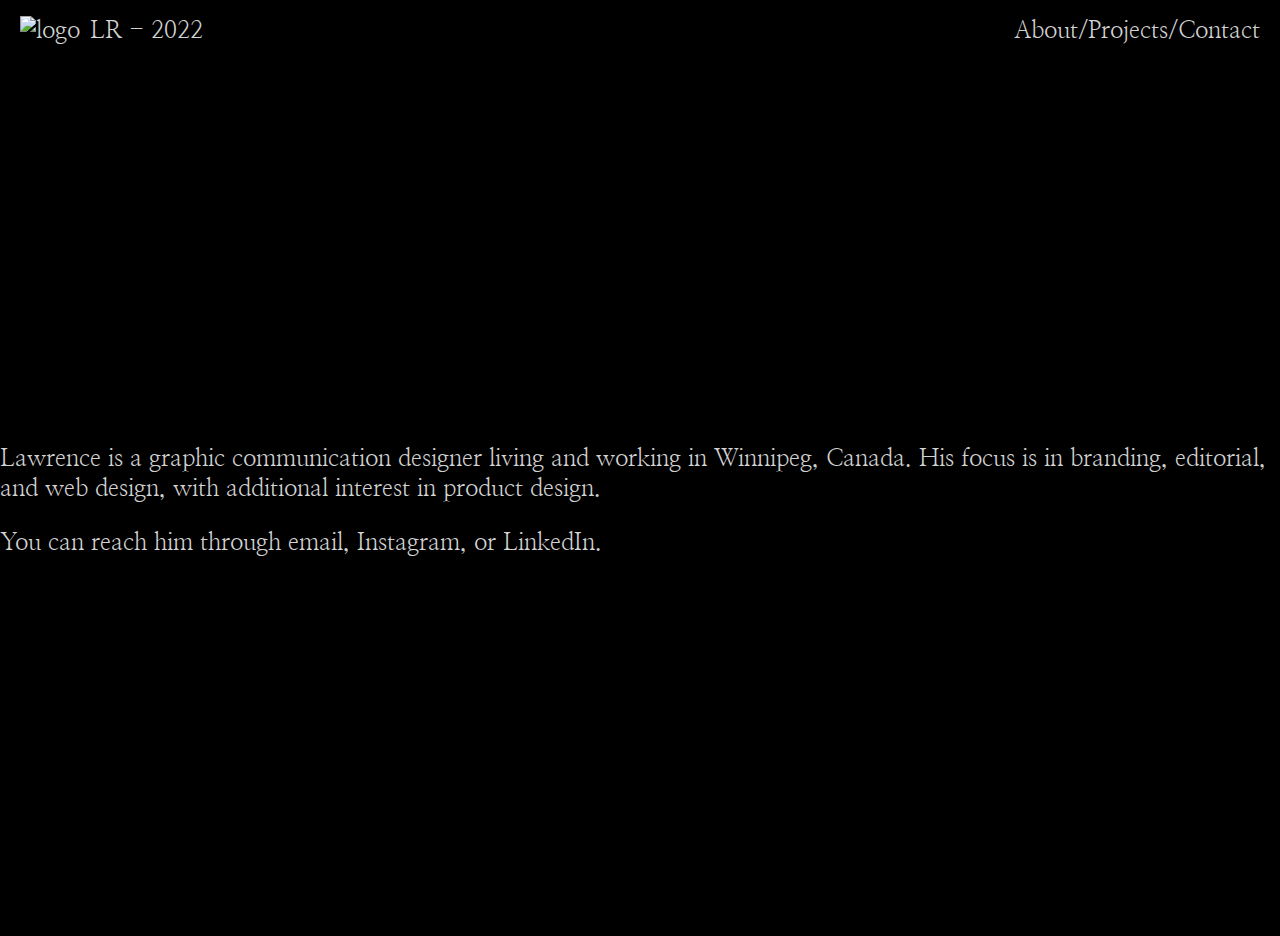
==== about.html @ 6ab4efe0 "Add files via upload" ====
<!DOCTYPE html>
<html lang="en" dir="ltr">
  <head>
    <meta charset="utf-8">
    <title>About</title>
    <link rel="icon" type="image/x-icon" href="images/favicon.jpg">
    <link rel="stylesheet" href="styles.css">
  </head>
  <body>
    <nav>
      <div class="spread-left">
        <a href="index.html"><img class="nav-logo" src="images/logo.png" alt="logo"></a>
        <a class="sub-head" href="index.html">LR - 2022</a>
      </div>

      <div class="spread-right">
        <div class="page-links">
          <a id="about-link" href="about.html">About</a>
          <a id="project-page-link" href="index.html">/Projects</a>
          <a id="contact-link" href="about.html">/Contact</a>
        </div>
        <img class="hamburger" src="images/Hamburger.png" alt="">
      </div>
    </nav>

    <main class="about-page">
      <div class="">
        <img id="about-profile" src="images/Me.jpg" alt="">
      </div>
      <div class="">
        <p>Lawrence is a graphic communication designer living and working in Winnipeg, Canada. His focus is in branding, editorial, and web design, with additional interest in product design.</p>
        <p>You can reach him through email, Instagram, or LinkedIn.</p>
      </div>
    </main>

    <script src="script.js"></script>

  </body>
</html>
---- styles.css ----
@import url('https://fonts.googleapis.com/css2?family=Montserrat:wght@300;400;500;600;700&family=Nanum+Myeongjo:wght@400;700&display=swap');

body {
  margin: 0;
  padding: 0;
  /* min-height: 100vh; */
  background-color: #000;
  color: #D2D2D2;
  font-family: 'Nanum Myeongjo', serif;
}

p {
  font-size: 24px;
}

nav {
  display: flex;
  justify-content: space-between;
  align-items: center;
  margin: 20px 20px;
  font-size: 24px;
  font-weight: 500;
}

.page-links {
  display: flex;
}

.hamburger {
  display: none;
}

.spread-left {
  display: flex;
}

.spread-right {
  display: flex;
}

.nav-logo {
  width: 39px;
}
.nav-logo:hover {
  cursor: pointer;
}

.sub-head {
  margin-left: 10px;
}
.sub-head:hover {
  color: inherit;
}

nav a {
  text-decoration: none;
  color: #D2D2D2;
  margin-top: -4px;
}
nav a:hover {
  color: #fff;
}

.nav-sep {
  color: #D2D2D2;
  margin: 0px;
  padding: 0px;
  margin-top: -4px;
}

.homepage-main {
  min-height: 100vh;
  max-width: 70vw;
  display: flex;
  flex-direction: column;
  align-items: center;
  margin: auto;
  justify-content: center;
}

h2 {
  font-size: 72px;
  text-align: center;
}

h4 {
  font-size: 39px;
  text-align: center;
}


.projects-main {
  margin: 20px;
}

.full-image {
  width: 100%;
  margin: 30px 0px;
}

.half-container {
  display: flex;
  justify-content: space-around;
}

.half-image {
  width: 45%;
  margin: 30px 0px;
}

.projects-footer {
  margin: 20px 20px 20px 20px;
}

.to-top-button {
  padding: 0px;
  background-color: inherit;
  border: none;
  font-size: 24px;
  color: #D2D2D2;
  font-family: 'Nanum Myeongjo', serif;
}
.to-top-button:hover {
  cursor: pointer;
  color: #fff;
}


.about-page {
  width: 100vw;
  height: calc(100vh - 30px);
  margin: 0px;
  display: flex;
  flex-direction: row;
  align-items: center;
  justify-content: space-around;
}

#about-profile {
  width: 100%;
}




/* . */
/* HOMEPAGE */
/* . */
.main-content-block {
	position: absolute;
	display: flex;
	justify-content: center;
	align-items: center;
	height: calc(100vh - 108px);
	margin: 0px 34px;
	width: calc(100vw - 68px);
}

.main-content-block a {
	font-family: "Nanum Myeongjo", Sans-serif;
	font-size: calc(2.8vw + 20px);
/* 	font-size: 72px; */
	line-height: calc(2.8vw + 28px);
/* 	color: #D2D2D2; */
/* 	text-shadow: -1px 0 black, 0 1px black, 1px 0 black, 0 -1px black; */
}

.inner-proj-link {
	color: #D2D2D2;
	height: 100%;
  text-decoration: none;
}

.project-links p {
	margin: 0px;
	padding: 0px;
}

.main-content-block a:hover {
	color: #424242;
}

.main-content-block .project-images {
	visibility: hidden;
	height: 100vh;
	max-height: 70vh;
	width: 100vw;
	max-width: 60vw;
	background: none;
	background-position: center;
	background-repeat: no-repeat;
	background-size: contain;
	margin-top: -70px;
}

.main-content-block .project-links {
/* 	transform: translateY(-100%); */
	position: absolute;
	bottom: 0px;
	left: 0px;
	z-index: 5;
	display: flex;
	flex-wrap: wrap;
}





/* . */
/* TABLET */
/* . */
@media only screen and (max-width: 768px) {
  .page-links {
    visibility: hidden;
    height: 100%;
    width: 100%;
    position: fixed; /* Stay in place */
    z-index: 10; /* Sit on top */
    left: 0;
    top: 0;
    background-color: #000;
    justify-content: center;
    align-items: center;
    flex-direction: column;
  }

  .page-links a {
    width: 150px;
    font-size: 38px;
  }

  .spread-left {
    z-index: 20;
  }

  .hamburger {
    display: block;
    z-index: 20;
  }
  .hamburger:hover {
    cursor: pointer;
  }


  .about-page {
    flex-direction: column;
    margin: 20px;
    height: calc(100vh - 40px - 50px);
    width: calc(100vw - 40px);
  }

  #about-profile {
    max-width: 400px;
  }
}


/* . */
/* MOBILE */
/* . */
@media only screen and (max-width: 480px) {
  .about-page {
    flex-direction: column;
    margin: 16px;
    height: calc(100vh - 32px - 50px);
    width: calc(100vw - 32px);
  }

  #about-profile {
    max-width: 400px;
  }
}
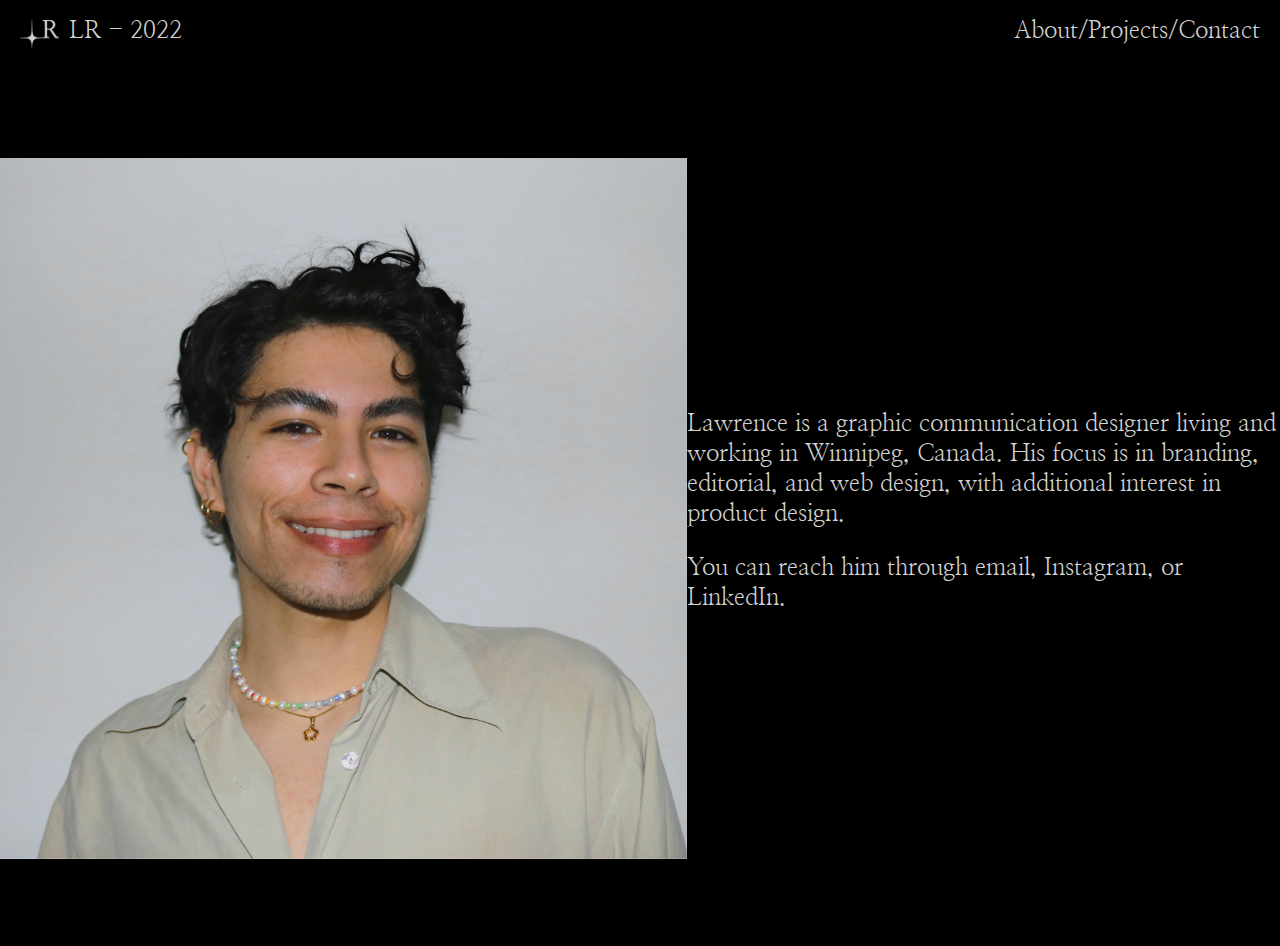
==== commit c6346e05: "Add files via upload" ====
--- a/about.html
+++ b/about.html
@@ -2,6 +2,8 @@
 <html lang="en" dir="ltr">
   <head>
     <meta charset="utf-8">
+    <meta name="viewport" content="width=device-width, initial-scale=1">
+
     <title>About</title>
     <link rel="icon" type="image/x-icon" href="images/favicon.jpg">
     <link rel="stylesheet" href="styles.css">
@@ -9,7 +11,7 @@
   <body>
     <nav>
       <div class="spread-left">
-        <a href="index.html"><img class="nav-logo" src="images/logo.png" alt="logo"></a>
+        <a id="logo-link" href="index.html"><img class="nav-logo" src="images/logo.png" alt="logo"></a>
         <a class="sub-head" href="index.html">LR - 2022</a>
       </div>
 
--- a/styles.css
+++ b/styles.css
@@ -16,7 +16,7 @@
 nav {
   display: flex;
   justify-content: space-between;
-  align-items: center;
+  align-items: flex-start;
   margin: 20px 20px;
   font-size: 24px;
   font-weight: 500;
@@ -28,6 +28,7 @@
 
 .hamburger {
   display: none;
+  margin-top: -2px;
 }
 
 .spread-left {
@@ -40,6 +41,7 @@
 
 .nav-logo {
   width: 39px;
+  margin: 0px;
 }
 .nav-logo:hover {
   cursor: pointer;
@@ -66,6 +68,11 @@
   margin: 0px;
   padding: 0px;
   margin-top: -4px;
+}
+
+#logo-link {
+  margin: 0px;
+  height: 100%;
 }
 
 .homepage-main {
@@ -253,6 +260,11 @@
   #about-profile {
     max-width: 400px;
   }
+
+  .main-content-block {
+  	margin: 0px 20px;
+  	width: calc(100vw - 40px);
+  }
 }
 
 
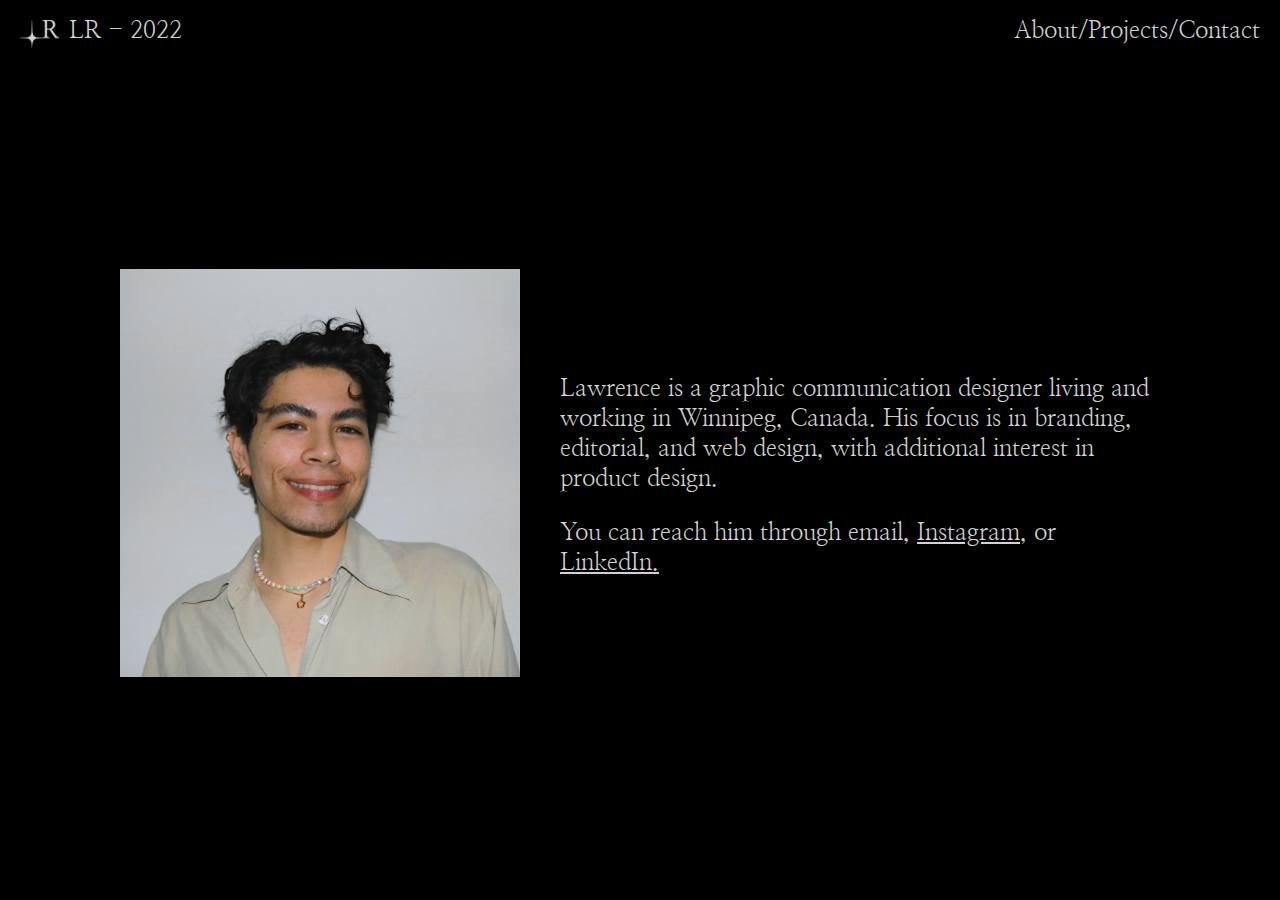
==== commit c14bde8f: "Add files via upload" ====
--- a/about.html
+++ b/about.html
@@ -26,12 +26,12 @@
     </nav>
 
     <main class="about-page">
-      <div class="">
+      <div class="profile-container">
         <img id="about-profile" src="images/Me.jpg" alt="">
       </div>
-      <div class="">
+      <div class="about-info">
         <p>Lawrence is a graphic communication designer living and working in Winnipeg, Canada. His focus is in branding, editorial, and web design, with additional interest in product design.</p>
-        <p>You can reach him through email, Instagram, or LinkedIn.</p>
+        <p>You can reach him through email, <a href="https://www.instagram.com/lawrence.reves/" target="_blank">Instagram</a>, or <a href="https://www.linkedin.com/in/lawrence-reves-winnipeg/" target="_blank">LinkedIn.</a></p>
       </div>
     </main>
 
--- a/styles.css
+++ b/styles.css
@@ -98,21 +98,73 @@
 
 .projects-main {
   margin: 20px;
+  /* width: 100%; */
+  display: flex;
+  flex-direction: column;
+  justify-content: center;
+  align-items: center;
 }
 
 .full-image {
-  width: 100%;
-  margin: 30px 0px;
+  max-width: 860px;
+  width: 100%;
+  margin: 40px 0px;
+}
+
+.project-description {
+  width: 100%;
+  max-width: 860px;
 }
 
 .half-container {
   display: flex;
   justify-content: space-around;
+  max-width: 860px;
+  width: 100%;
+}
+
+.half-container-smaller {
+  display: flex;
+  justify-content: space-around;
+  width: 100%;
+  max-width: 660px;
 }
 
 .half-image {
   width: 45%;
-  margin: 30px 0px;
+  margin: 40px 0px;
+}
+
+.triple-image {
+  display: flex;
+  width: 100%;
+  max-width: 860px;
+  justify-content: space-between;
+}
+
+.three-image {
+  width: 32%;
+  margin: 40px 0px;
+}
+
+.three-quarter-cont {
+  display: flex;
+  justify-content: center;
+  align-items: center;
+  max-width: 820px;
+  gap: 40px;
+  width: 100%;
+}
+
+#mycel-uniq {
+  width: 65%;
+  height: 100%;
+  margin: 40px 0px;
+}
+
+#mycel-choco {
+  width: 35%;
+  margin: 40px 0px;
 }
 
 .projects-footer {
@@ -134,17 +186,35 @@
 
 
 .about-page {
-  width: 100vw;
-  height: calc(100vh - 30px);
-  margin: 0px;
+  width: calc(100vw - 200px);
+  height: calc(100vh - 100px);
+  margin: 20px 100px;
   display: flex;
   flex-direction: row;
   align-items: center;
-  justify-content: space-around;
+  justify-content: center;
+  gap: 40px;
+}
+
+.profile-container {
+  max-width: 400px;
 }
 
 #about-profile {
-  width: 100%;
+  /* max-width: 500px; */
+  width: 100%;
+}
+
+.about-info {
+  max-width: 600px;
+}
+
+.about-info a {
+  color: #d2d2d2;
+  text-decoration: underline;
+}
+.about-info a:hover {
+  color: #fff;
 }
 
 
@@ -212,6 +282,25 @@
 
 
 
+
+@media only screen and (max-width: 900px) {
+
+
+  .about-page {
+    flex-direction: column;
+    margin: 20px 80px;
+    height: calc(100vh - 40px - 50px);
+    width: calc(100vw - 160px);
+    gap: 40px;
+    align-items: center;
+    justify-content: center;
+  }
+
+  #about-profile {
+    max-width: 400px;
+  }
+
+}
 
 
 /* . */
